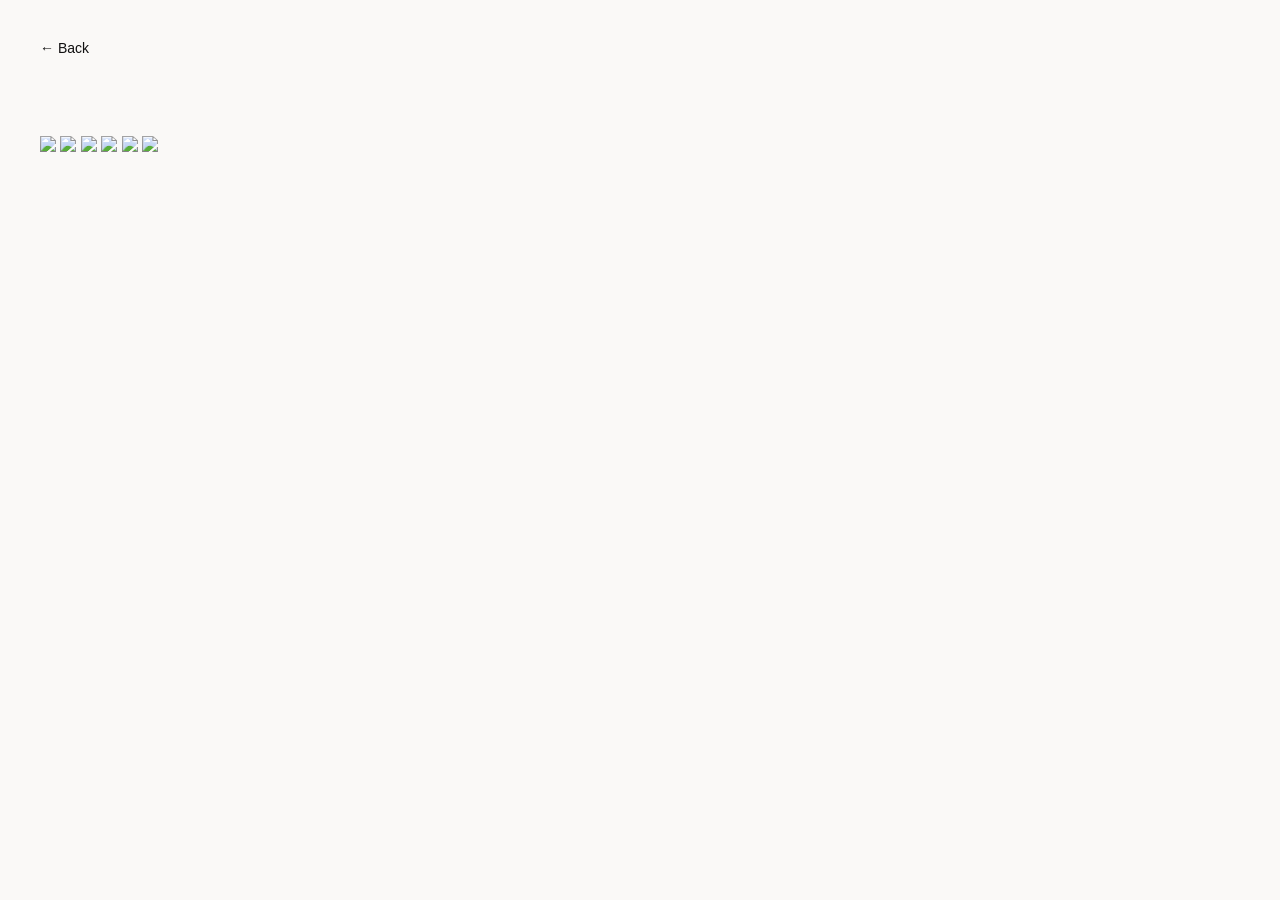
==== project1.html @ 0e78ad0a "Update layout and hero section" ====
<!DOCTYPE html>
<html lang="sv">
<head>
  <meta charset="UTF-8">
  <meta name="viewport" content="width=device-width, initial-scale=1.0">
  <title>Project 01</title>
  <link rel="stylesheet" href="style.css">
</head>

<body>

<a class="back" href="index.html">← Back</a>

<div class="project-page">

  <img src="images/01.jpg">
  <img src="images/02.jpg">
  <img src="images/03.jpg">
  <img src="images/04.jpg">
  <img src="images/05.jpg">
  <img src="images/06.jpg">

</div>

</body>
</html>
---- style.css ----
body {
  margin: 0;
  background: #faf9f7;
  color: #111;
  font-family: Helvetica, Arial, sans-serif;
}

/* HEADER */
.header {
  padding: 60px 40px 20px;
  font-size: 18px;
  letter-spacing: 3px;
}

/* HERO (kontrollerat huller om buller) */
.hero {
  padding: 40px 40px 120px;
}

.hero img {
  width: 65%;
  display: block;
  margin-bottom: 90px;
}

.hero img:nth-child(1) { margin-left: 0; }
.hero img:nth-child(2) { margin-left: 30%; }
.hero img:nth-child(3) { margin-left: 10%; }
.hero img:nth-child(4) { margin-left: 45%; }

/* PROJECTS GRID */
.projects {
  display: grid;
  grid-template-columns: repeat(3, 1fr);
  gap: 80px;
  padding: 0 40px 120px;
}

/* mild asymmetri */
.project:nth-child(2) { transform: translateY(40px); }
.project:nth-child(3) { transform: translateY(-20px); }
.project:nth-child(5) { transform: translateY(30px); }

/* PROJECT CARD */
.project {
  text-decoration: none;
  color: inherit;
  transition: 0.3s;
}

.project:hover {
  opacity: 0.8;
}

/* MINI STACK */
.mini {
  display: flex;
  flex-direction: column;
  gap: 12px;
}

.mini img {
  width: 100%;
  display: block;
}

/* TITLE */
.title {
  margin-top: 12px;
  font-size: 14px;
  letter-spacing: 1px;
}

/* PROJECT PAGE (masonry) */
.project-page {
  columns: 2;
  column-gap: 60px;
  padding: 40px;
  max-width: 1200px;
  margin: 0 auto;
}

.project-page img {
  width: 100%;
  margin-bottom: 40px;
  break-inside: avoid;
}

/* BACK LINK */
.back {
  padding: 40px;
  display: block;
  text-decoration: none;
  color: #111;
  font-size: 14px;
}

/* RESPONSIVE */
@media (max-width: 900px) {
  .projects {
    grid-template-columns: 1fr;
  }

  .hero img {
    width: 100%;
    margin-left: 0 !important;
  }

  .project-page {
    columns: 1;
  }
}
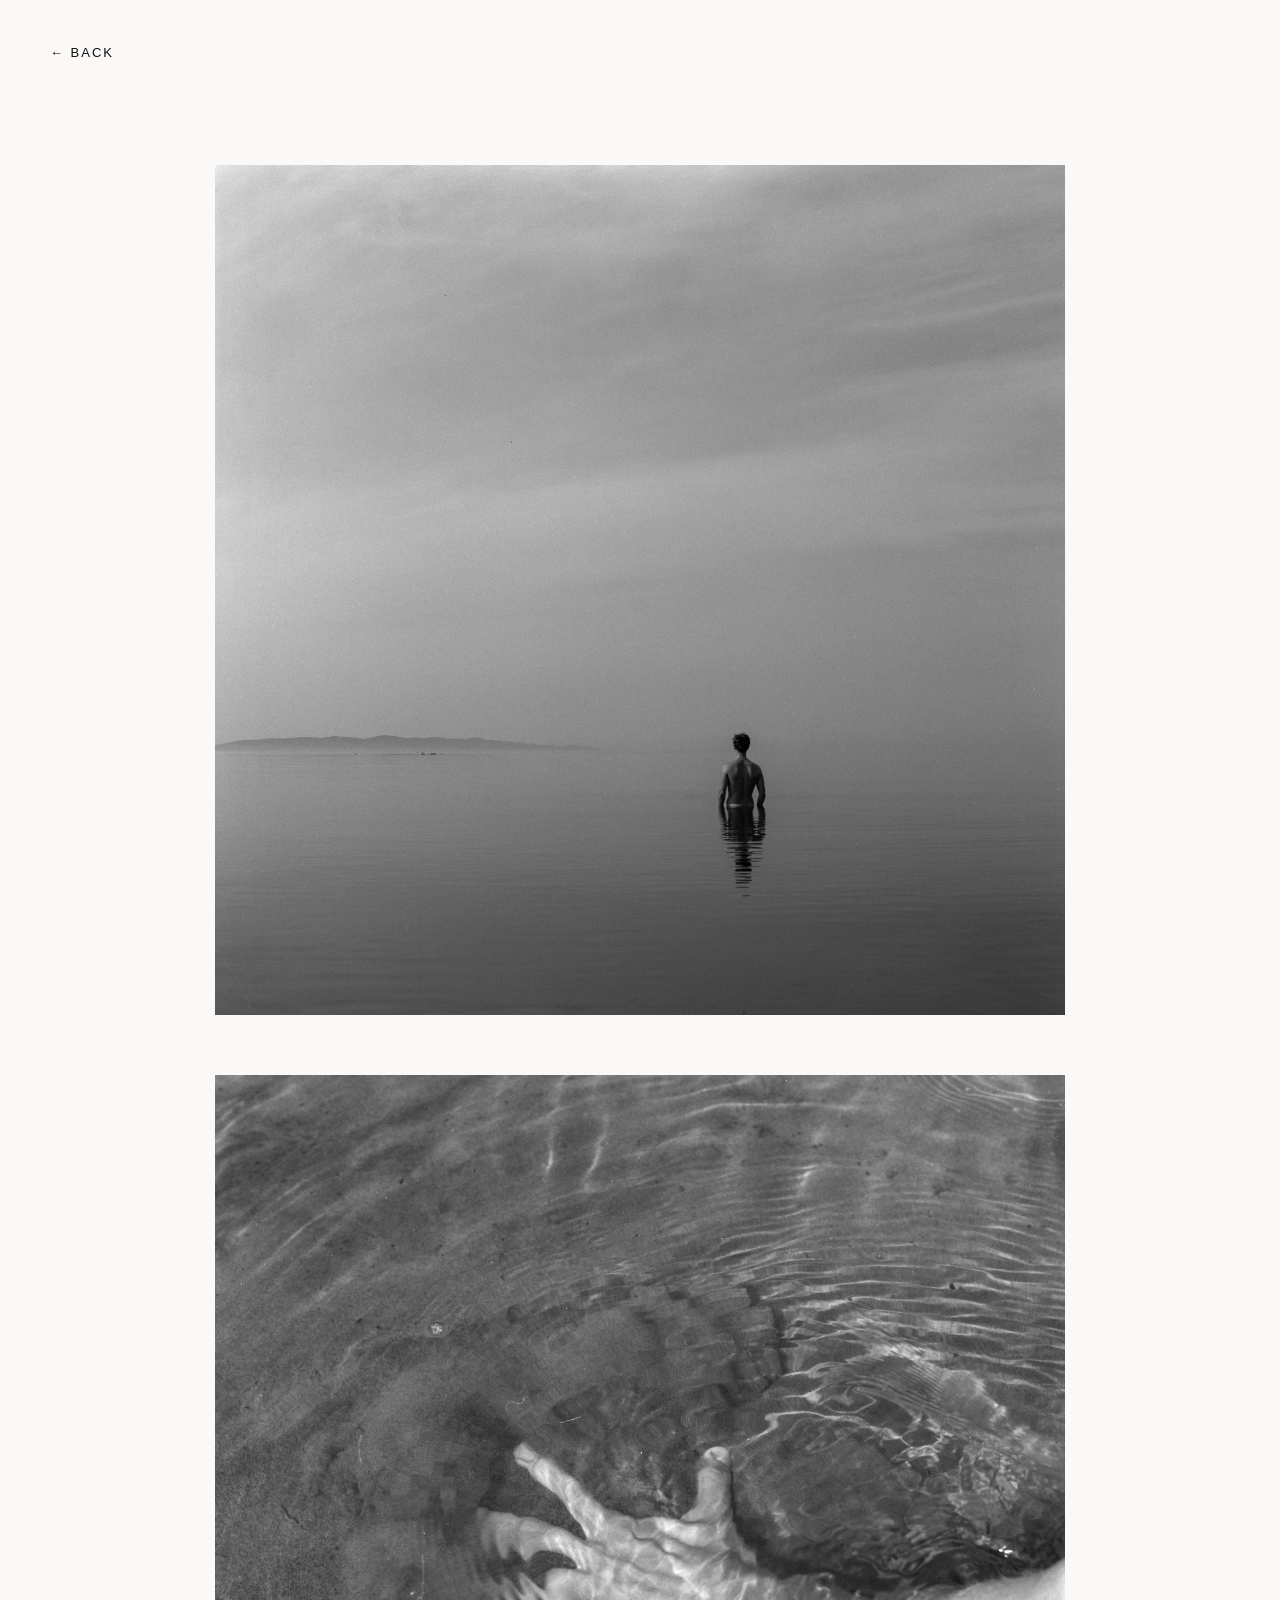
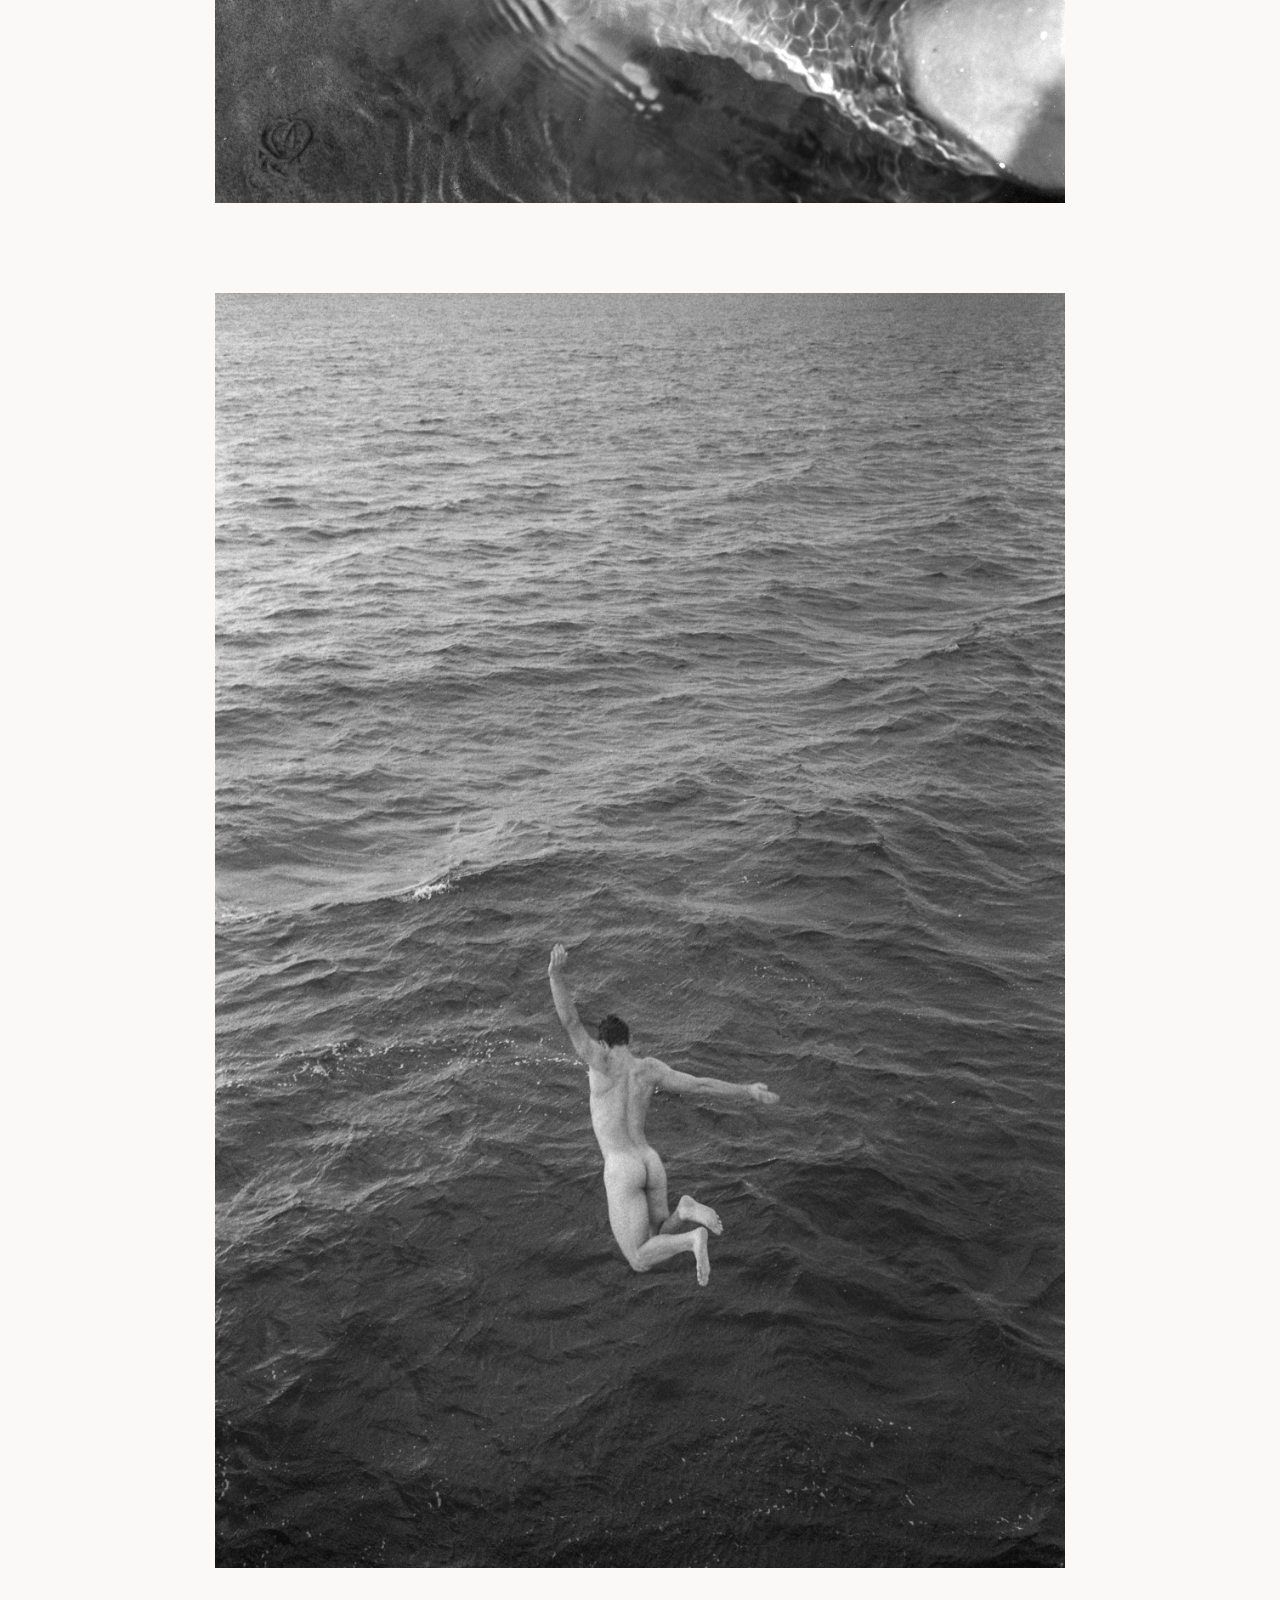
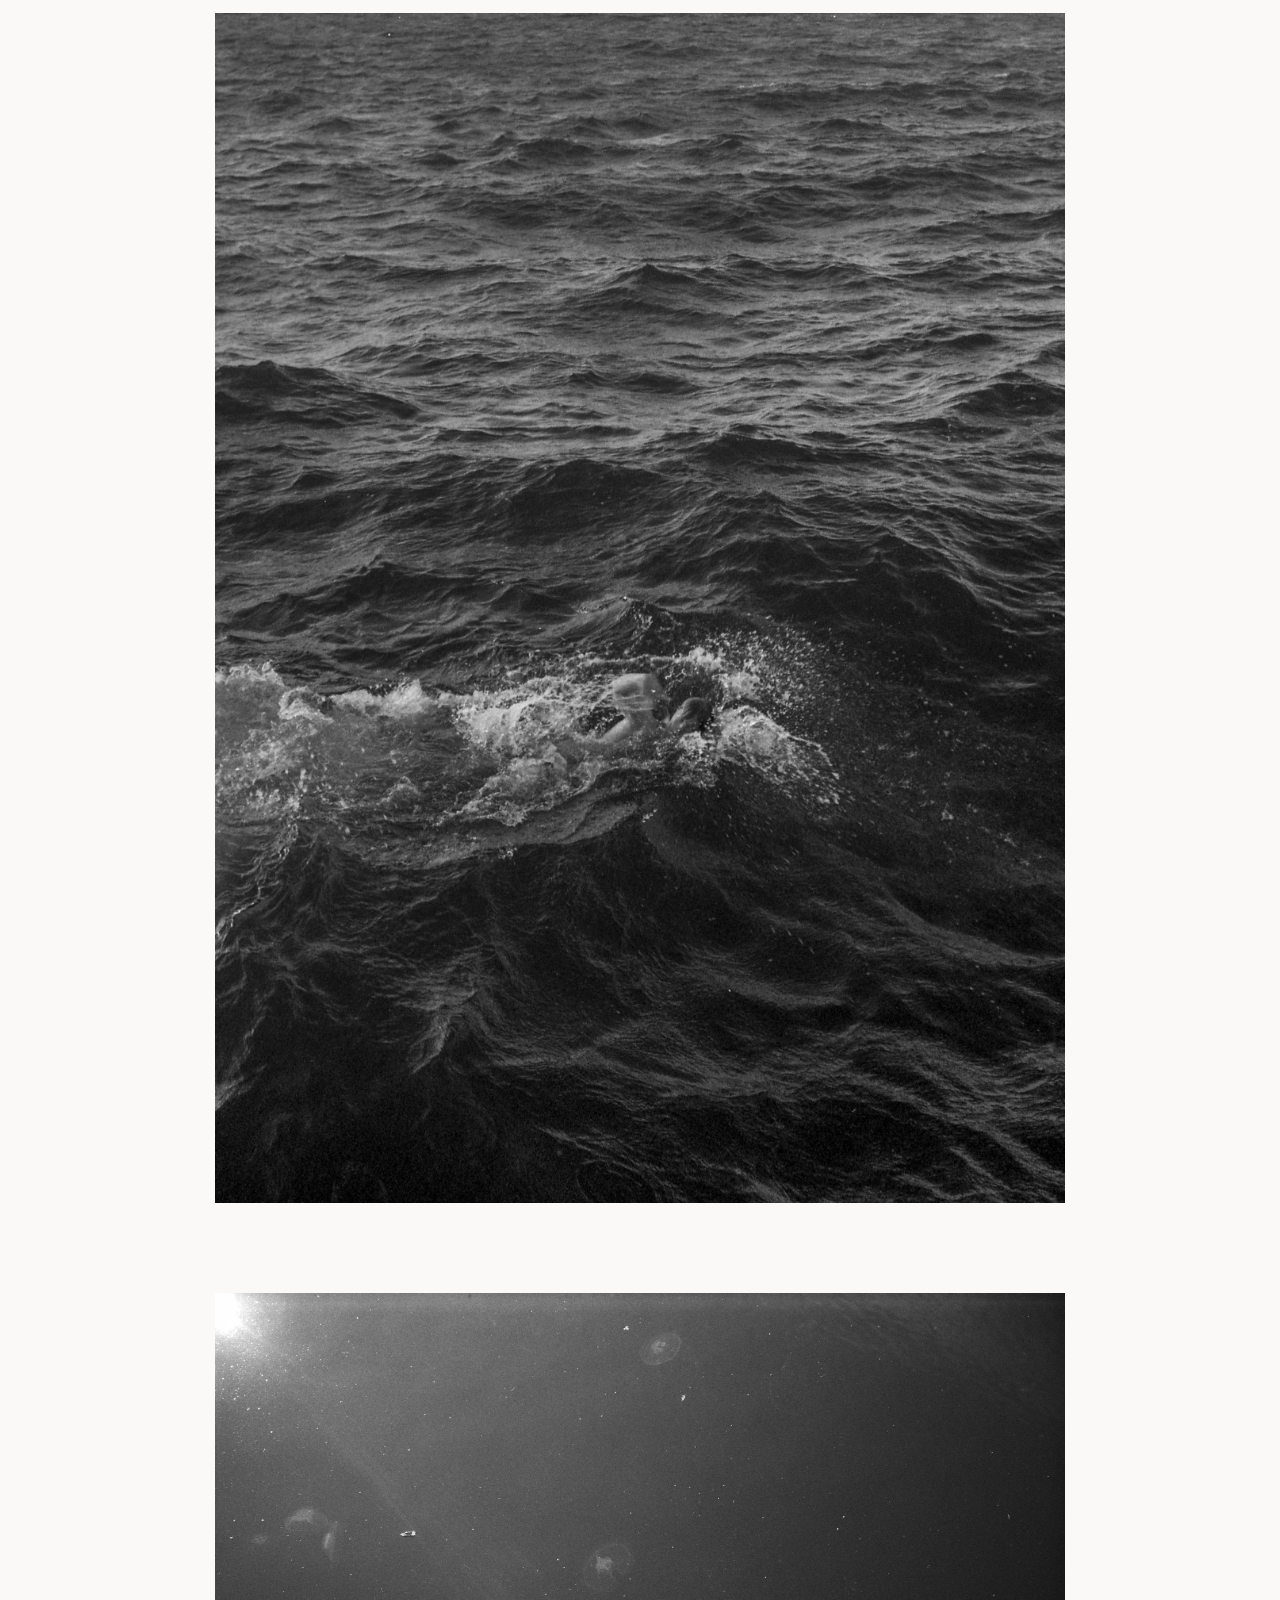
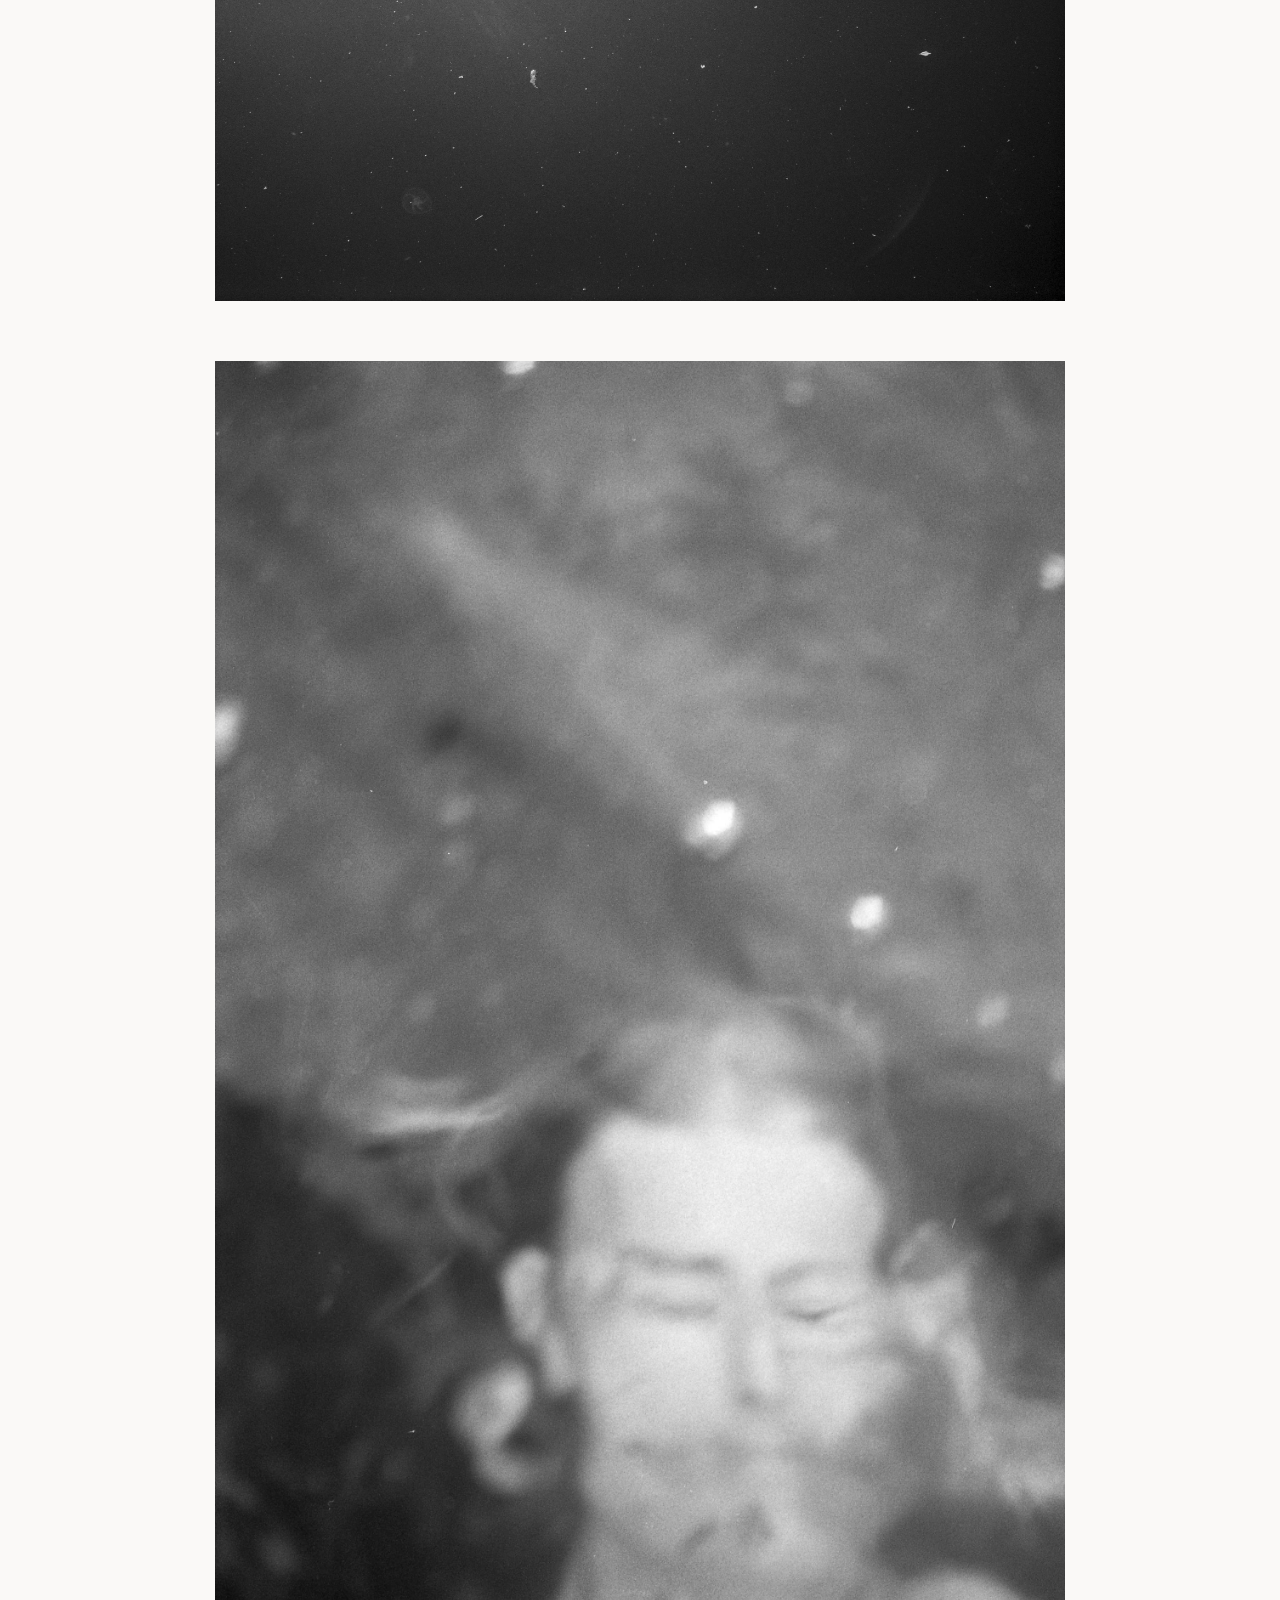
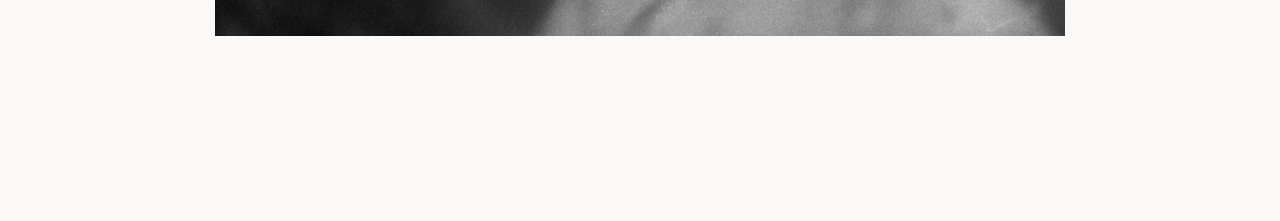
==== commit eb64f946: "p1" ====
--- a/project1.html
+++ b/project1.html
@@ -13,12 +13,12 @@
 
 <div class="project-page">
 
-  <img src="images/01.jpg">
-  <img src="images/02.jpg">
-  <img src="images/03.jpg">
-  <img src="images/04.jpg">
-  <img src="images/05.jpg">
-  <img src="images/06.jpg">
+  <img src="images/project1/img-01.jpg">
+  <img src="images/project1/img-02.jpg">
+  <img src="images/project1/img-03.jpg">
+  <img src="images/project1/img-04.jpg">
+  <img src="images/project1/img-05.jpg">
+  <img src="images/project1/img-06.jpg">
 
 </div>
 
--- a/style.css
+++ b/style.css
@@ -1,112 +1,260 @@
+/* =========================
+   GLOBAL
+========================= */
+
+* {
+  margin: 0;
+  padding: 0;
+  box-sizing: border-box;
+}
+
 body {
-  margin: 0;
   background: #faf9f7;
   color: #111;
   font-family: Helvetica, Arial, sans-serif;
 }
 
-/* HEADER */
+img {
+  display: block;
+  max-width: 100%;
+}
+
+/* =========================
+   HEADER
+========================= */
+
 .header {
-  padding: 60px 40px 20px;
+  padding: 70px 50px 50px;
   font-size: 18px;
-  letter-spacing: 3px;
-}
-
-/* HERO (kontrollerat huller om buller) */
+  letter-spacing: 4px;
+  font-weight: 400;
+}
+
+/* =========================
+   HERO (9 images - editorial wall)
+========================= */
+
 .hero {
-  padding: 40px 40px 120px;
+  padding: 40px 50px 300px;
 }
 
 .hero img {
-  width: 65%;
-  display: block;
-  margin-bottom: 90px;
-}
-
-.hero img:nth-child(1) { margin-left: 0; }
-.hero img:nth-child(2) { margin-left: 30%; }
-.hero img:nth-child(3) { margin-left: 10%; }
-.hero img:nth-child(4) { margin-left: 45%; }
-
-/* PROJECTS GRID */
+  height: auto;
+  margin-bottom: 150px;
+}
+
+/* ROW 1 */
+.hero img:nth-child(1) {
+  width: 44%;
+  margin-left: 0;
+}
+
+.hero img:nth-child(2) {
+  width: 36%;
+  margin-left: 62%;
+}
+
+.hero img:nth-child(3) {
+  width: 46%;
+  margin-left: 18%;
+}
+
+/* ROW 2 */
+.hero img:nth-child(4) {
+  width: 28%;
+  margin-left: 38%;
+}
+
+.hero img:nth-child(5) {
+  width: 30%;
+  margin-left: 8%;
+}
+
+.hero img:nth-child(6) {
+  width: 42%;
+  margin-left: 55%;
+}
+
+/* ROW 3 */
+.hero img:nth-child(7) {
+  width: 48%;
+  margin-left: 12%;
+}
+
+.hero img:nth-child(8) {
+  width: 36%;
+  margin-left: 45%;
+}
+
+.hero img:nth-child(9) {
+  width: 38%;
+  margin-left: 5%;
+}
+
+/* =========================
+   PROJECTS
+========================= */
+
 .projects {
   display: grid;
-  grid-template-columns: repeat(3, 1fr);
-  gap: 80px;
-  padding: 0 40px 120px;
-}
-
-/* mild asymmetri */
-.project:nth-child(2) { transform: translateY(40px); }
-.project:nth-child(3) { transform: translateY(-20px); }
-.project:nth-child(5) { transform: translateY(30px); }
-
-/* PROJECT CARD */
+  grid-template-columns: .9fr 1.1fr .8fr;
+  gap: 90px;
+  padding: 0 50px 150px;
+  align-items: start;
+}
+
+/* Lite asymmetri */
+
+.project:nth-child(2) {
+  transform: translateY(55px);
+}
+
+.project:nth-child(3) {
+  transform: translateY(-30px);
+}
+
+.project:nth-child(4) {
+  transform: translateY(60px);
+}
+
+.project:nth-child(5) {
+  transform: translateY(15px);
+}
+
+/* =========================
+   PROJECT
+========================= */
+
 .project {
   text-decoration: none;
   color: inherit;
-  transition: 0.3s;
-}
-
-.project:hover {
-  opacity: 0.8;
-}
-
-/* MINI STACK */
+}
+
 .mini {
   display: flex;
   flex-direction: column;
-  gap: 12px;
+  gap: 16px;
 }
 
 .mini img {
   width: 100%;
-  display: block;
-}
-
-/* TITLE */
+  transition: opacity .35s ease;
+}
+
+.project:hover .mini img {
+  opacity: .72;
+}
+
 .title {
-  margin-top: 12px;
-  font-size: 14px;
-  letter-spacing: 1px;
-}
-
-/* PROJECT PAGE (masonry) */
+  margin-top: 18px;
+  font-size: 12px;
+  letter-spacing: 2px;
+  text-transform: uppercase;
+}
+
+/* =========================
+   PROJECT PAGE
+========================= */
+
 .project-page {
-  columns: 2;
-  column-gap: 60px;
-  padding: 40px;
-  max-width: 1200px;
+  max-width: 900px;
   margin: 0 auto;
+  padding: 60px 25px 140px;
 }
 
 .project-page img {
   width: 100%;
-  margin-bottom: 40px;
-  break-inside: avoid;
-}
-
-/* BACK LINK */
+  display: block;
+  margin-bottom: 60px;
+  transition: opacity 0.4s ease;
+}
+
+.project-page img:nth-child(2n) {
+  margin-bottom: 90px;
+}
+
+.project-page img:nth-child(3n) {
+  margin-bottom: 45px;
+}
+
+.project-page img:hover {
+  opacity: 0.85;
+}
+
+/* =========================
+   BACK LINK
+========================= */
+
 .back {
-  padding: 40px;
-  display: block;
+  display: inline-block;
+  margin: 45px 50px;
   text-decoration: none;
   color: #111;
-  font-size: 14px;
-}
-
-/* RESPONSIVE */
-@media (max-width: 900px) {
+  font-size: 13px;
+  letter-spacing: 2px;
+  text-transform: uppercase;
+  transition: opacity .3s ease;
+}
+
+.back:hover {
+  opacity: .6;
+}
+
+/* =========================
+   TABLET
+========================= */
+
+@media (max-width: 1100px) {
+
+  .projects {
+    grid-template-columns: 1fr 1fr;
+    gap: 70px;
+  }
+
+  .project:nth-child(n) {
+    transform: none;
+  }
+
+  .hero img {
+    width: 70% !important;
+    margin-left: 0 !important;
+  }
+
+}
+
+/* =========================
+   MOBILE
+========================= */
+
+@media (max-width: 700px) {
+
+  .header {
+    padding: 40px 25px;
+  }
+
+  .hero {
+    padding: 0 25px 100px;
+  }
+
+  .hero img {
+    width: 100% !important;
+    margin-left: 0 !important;
+    margin-bottom: 35px;
+  }
+
   .projects {
     grid-template-columns: 1fr;
-  }
-
-  .hero img {
-    width: 100%;
-    margin-left: 0 !important;
+    gap: 60px;
+    padding: 0 25px 90px;
   }
 
   .project-page {
     columns: 1;
-  }
+    padding: 30px 25px 80px;
+  }
+
+  .back {
+    margin: 30px 25px;
+  }
+
 }
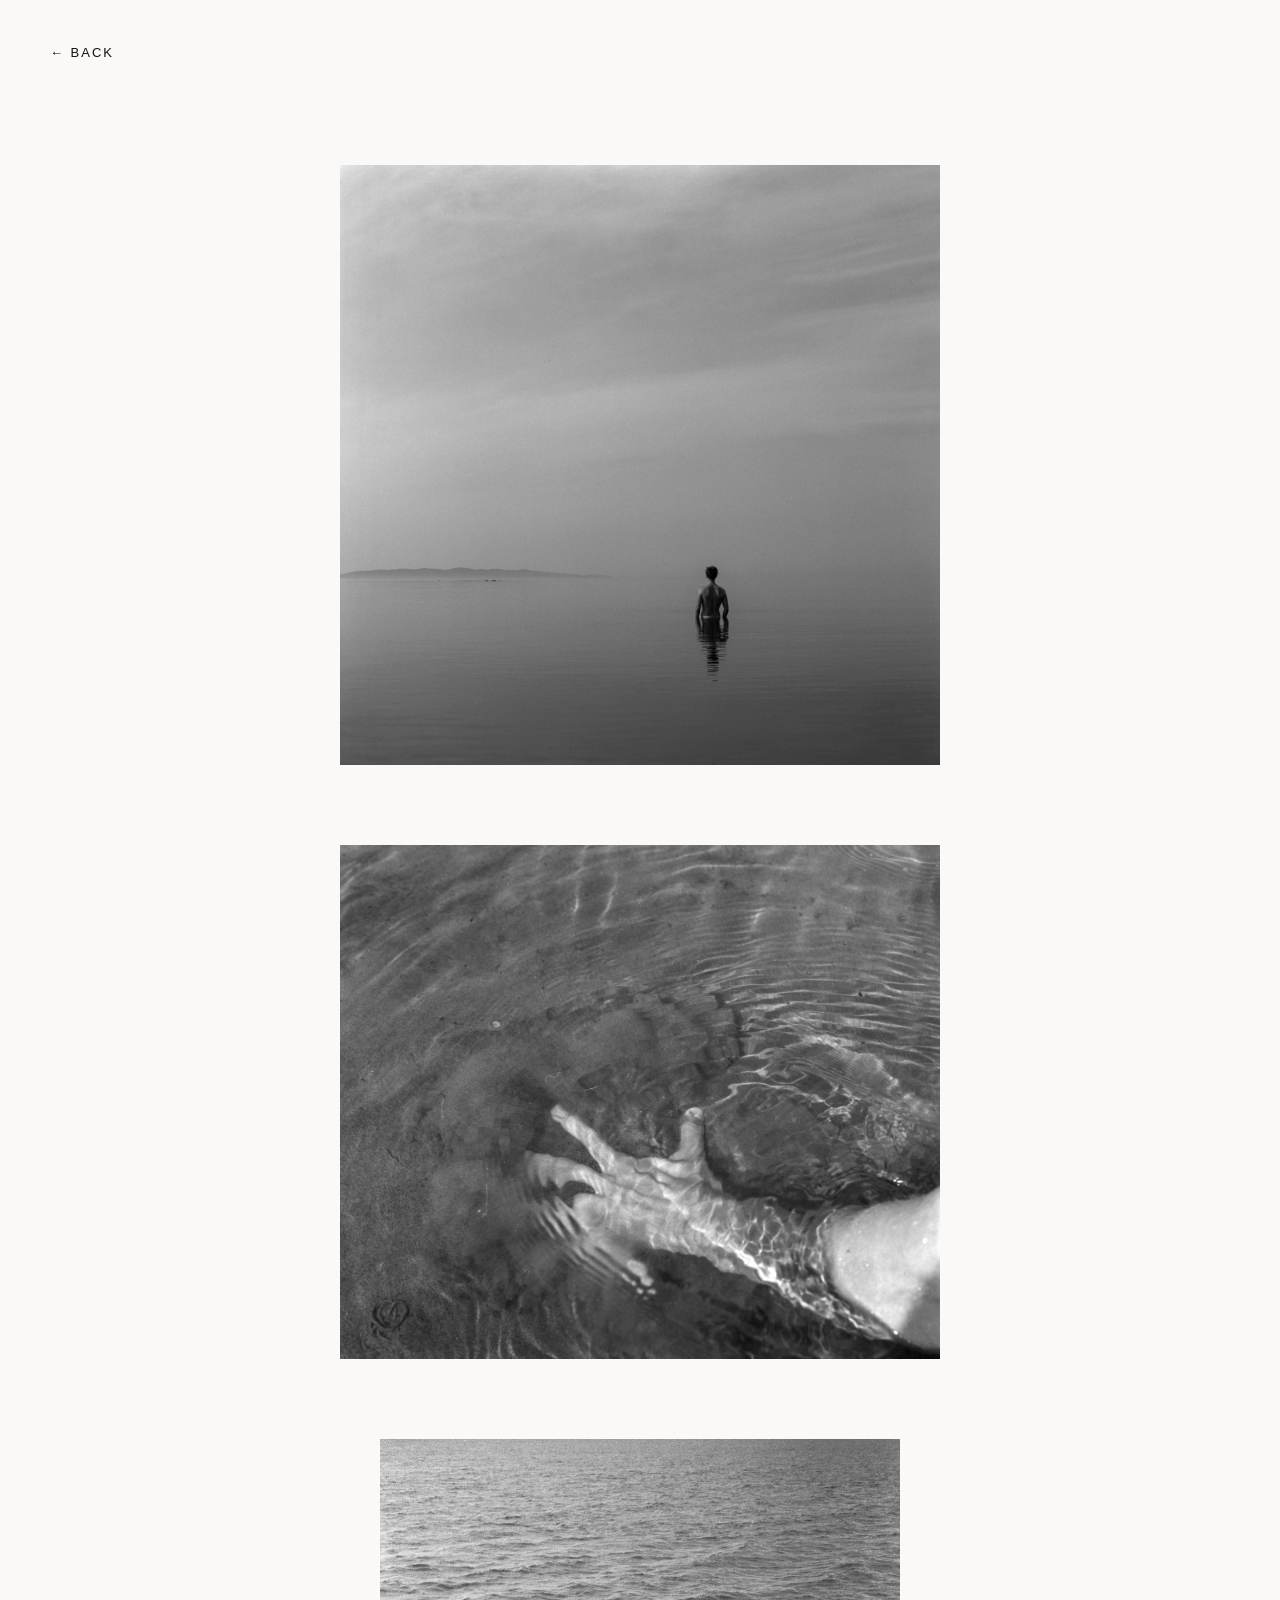
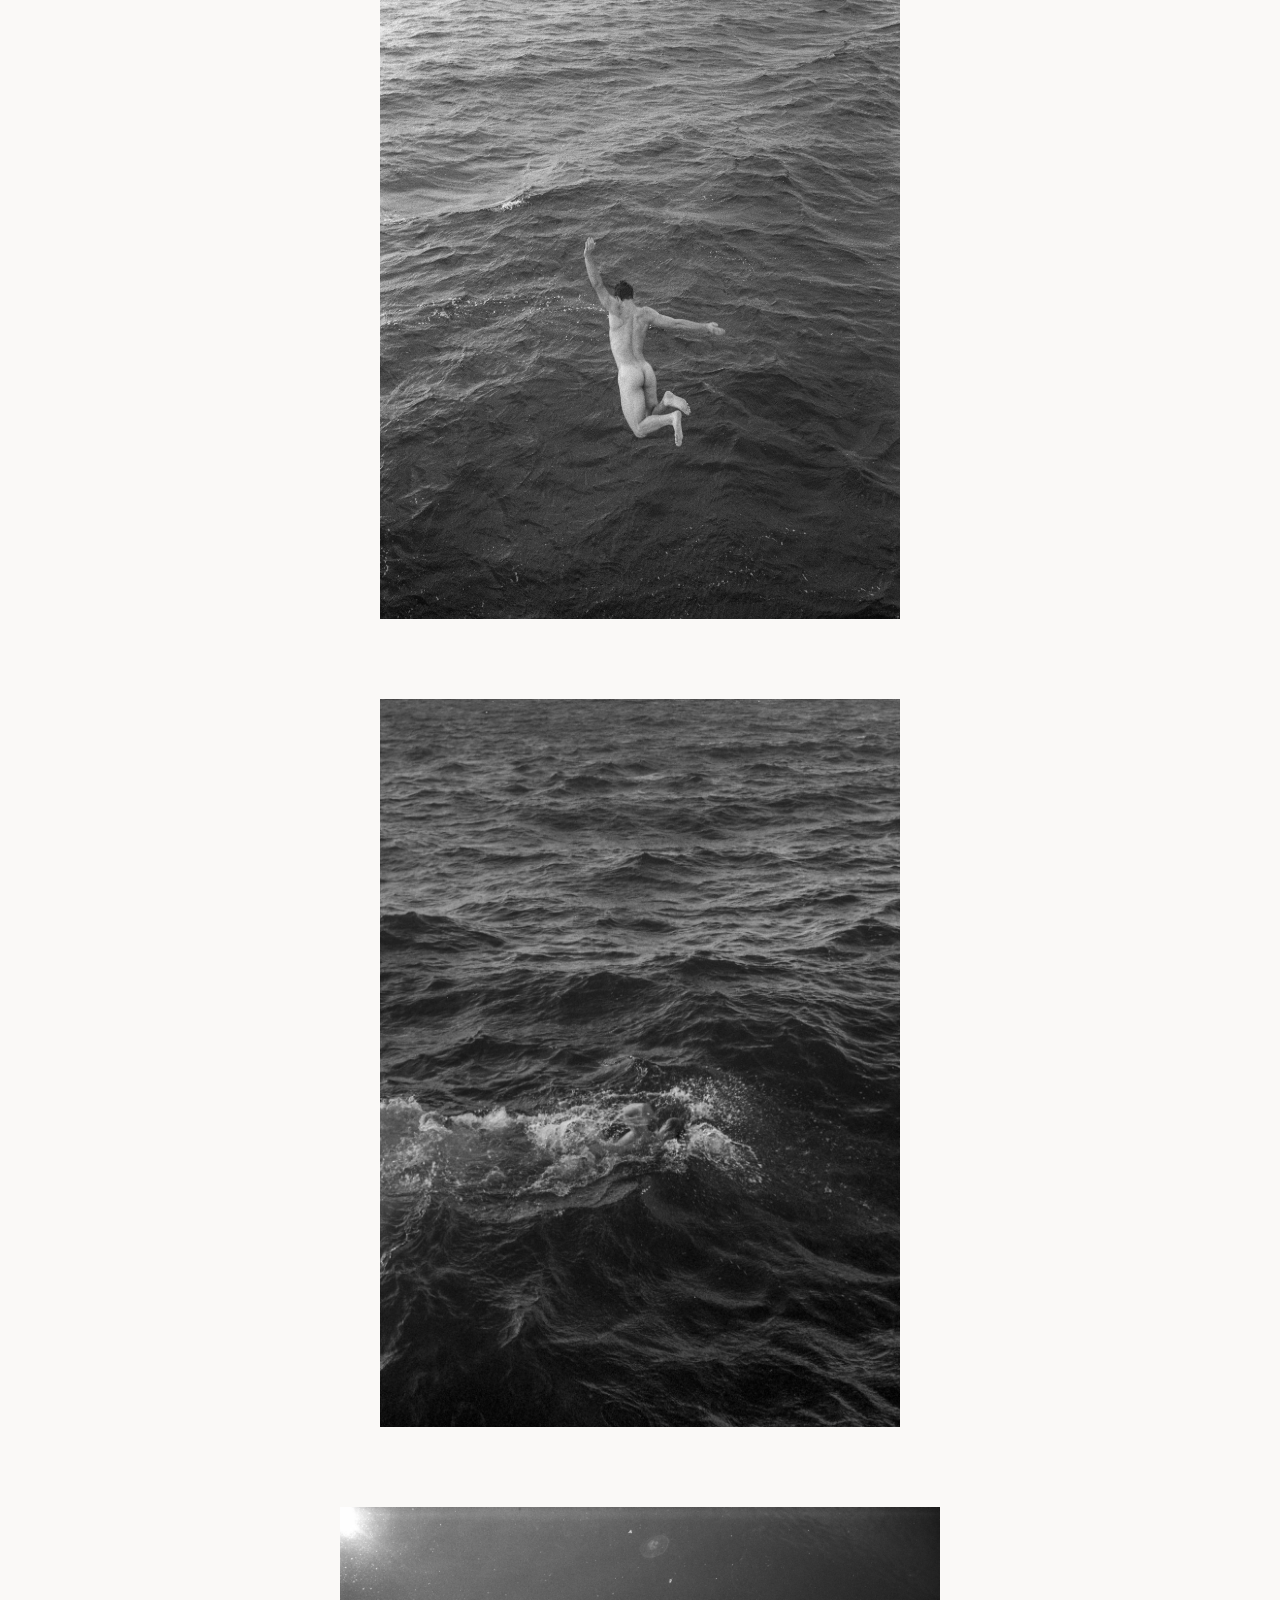
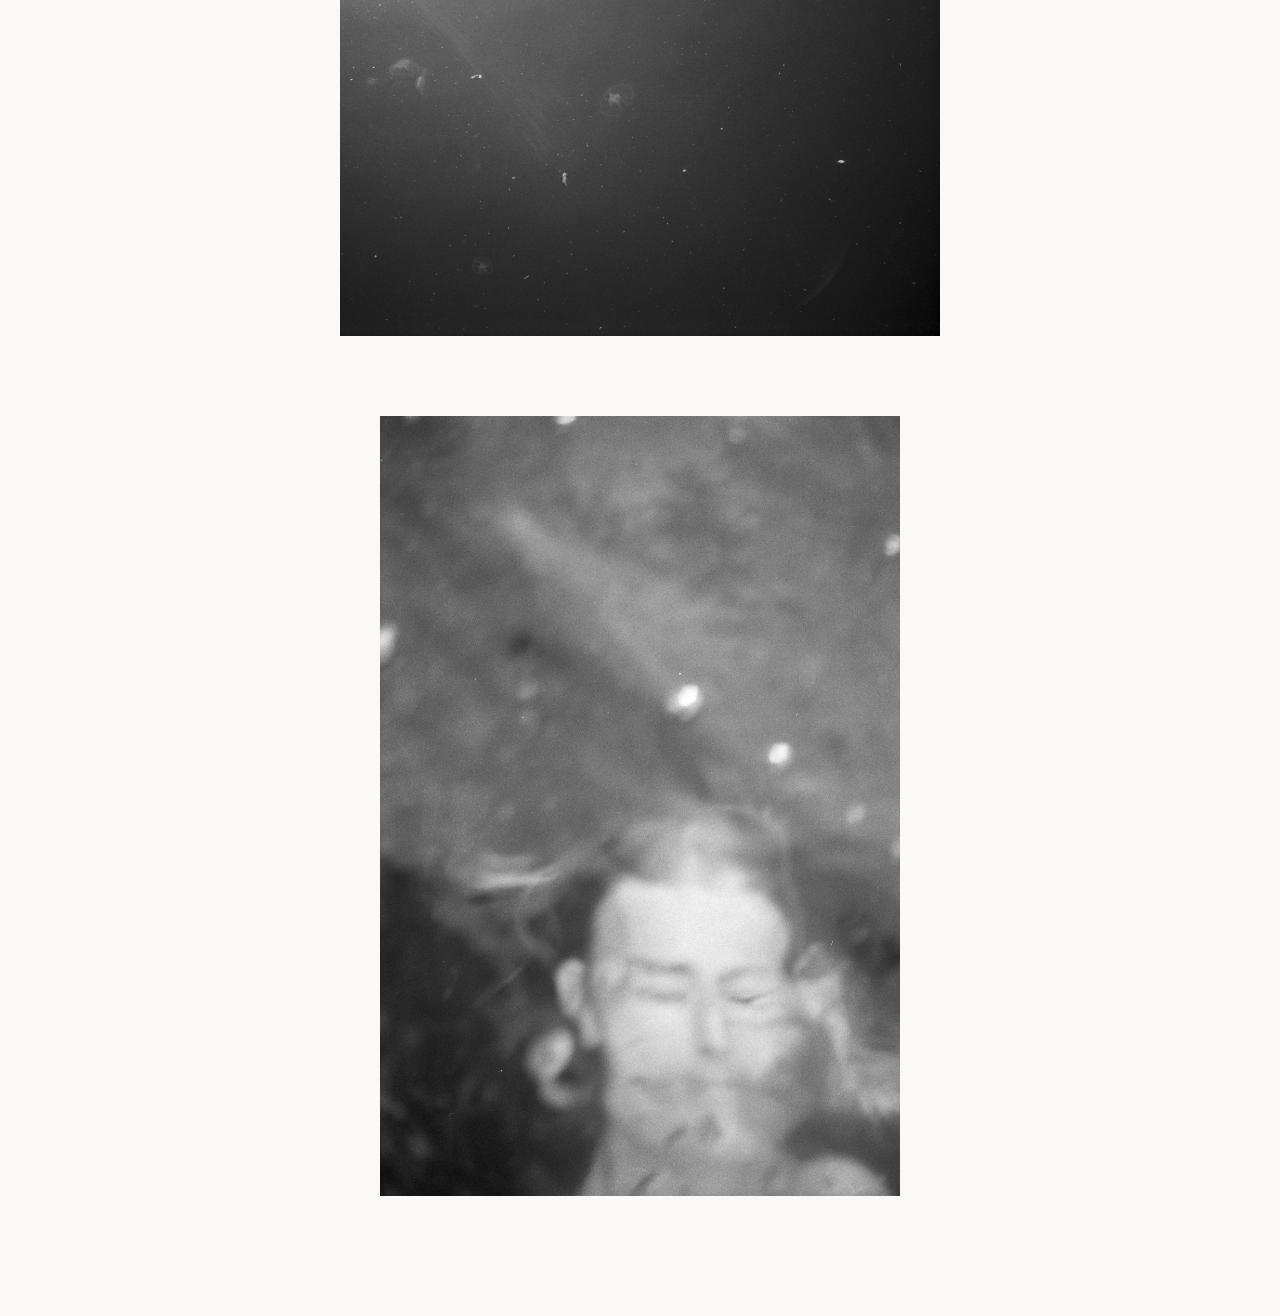
==== commit 1d86663b: "bild" ====
--- a/project1.html
+++ b/project1.html
@@ -15,10 +15,10 @@
 
   <img src="images/project1/img-01.jpg">
   <img src="images/project1/img-02.jpg">
-  <img src="images/project1/img-03.jpg">
-  <img src="images/project1/img-04.jpg">
+  <img class="portrait" src="images/project1/img-03.jpg">
+  <img class="portrait" src="images/project1/img-04.jpg">
   <img src="images/project1/img-05.jpg">
-  <img src="images/project1/img-06.jpg">
+  <img class="portrait" src="images/project1/img-06.jpg">
 
 </div>
 
--- a/style.css
+++ b/style.css
@@ -157,28 +157,26 @@
 ========================= */
 
 .project-page {
-  max-width: 900px;
+  max-width: 650px;
   margin: 0 auto;
-  padding: 60px 25px 140px;
+  padding: 60px 25px 120px;
 }
 
 .project-page img {
   width: 100%;
   display: block;
-  margin-bottom: 60px;
-  transition: opacity 0.4s ease;
-}
-
-.project-page img:nth-child(2n) {
-  margin-bottom: 90px;
-}
-
-.project-page img:nth-child(3n) {
-  margin-bottom: 45px;
-}
-
-.project-page img:hover {
-  opacity: 0.85;
+  margin-bottom: 80px;
+  transition: none; /* tar bort all fade */
+}
+
+.project-page img.portrait {
+  max-width: 520px;
+  margin-left: auto;
+  margin-right: auto;
+}
+
+.project-page img:last-child {
+  margin-bottom: 0;
 }
 
 /* =========================
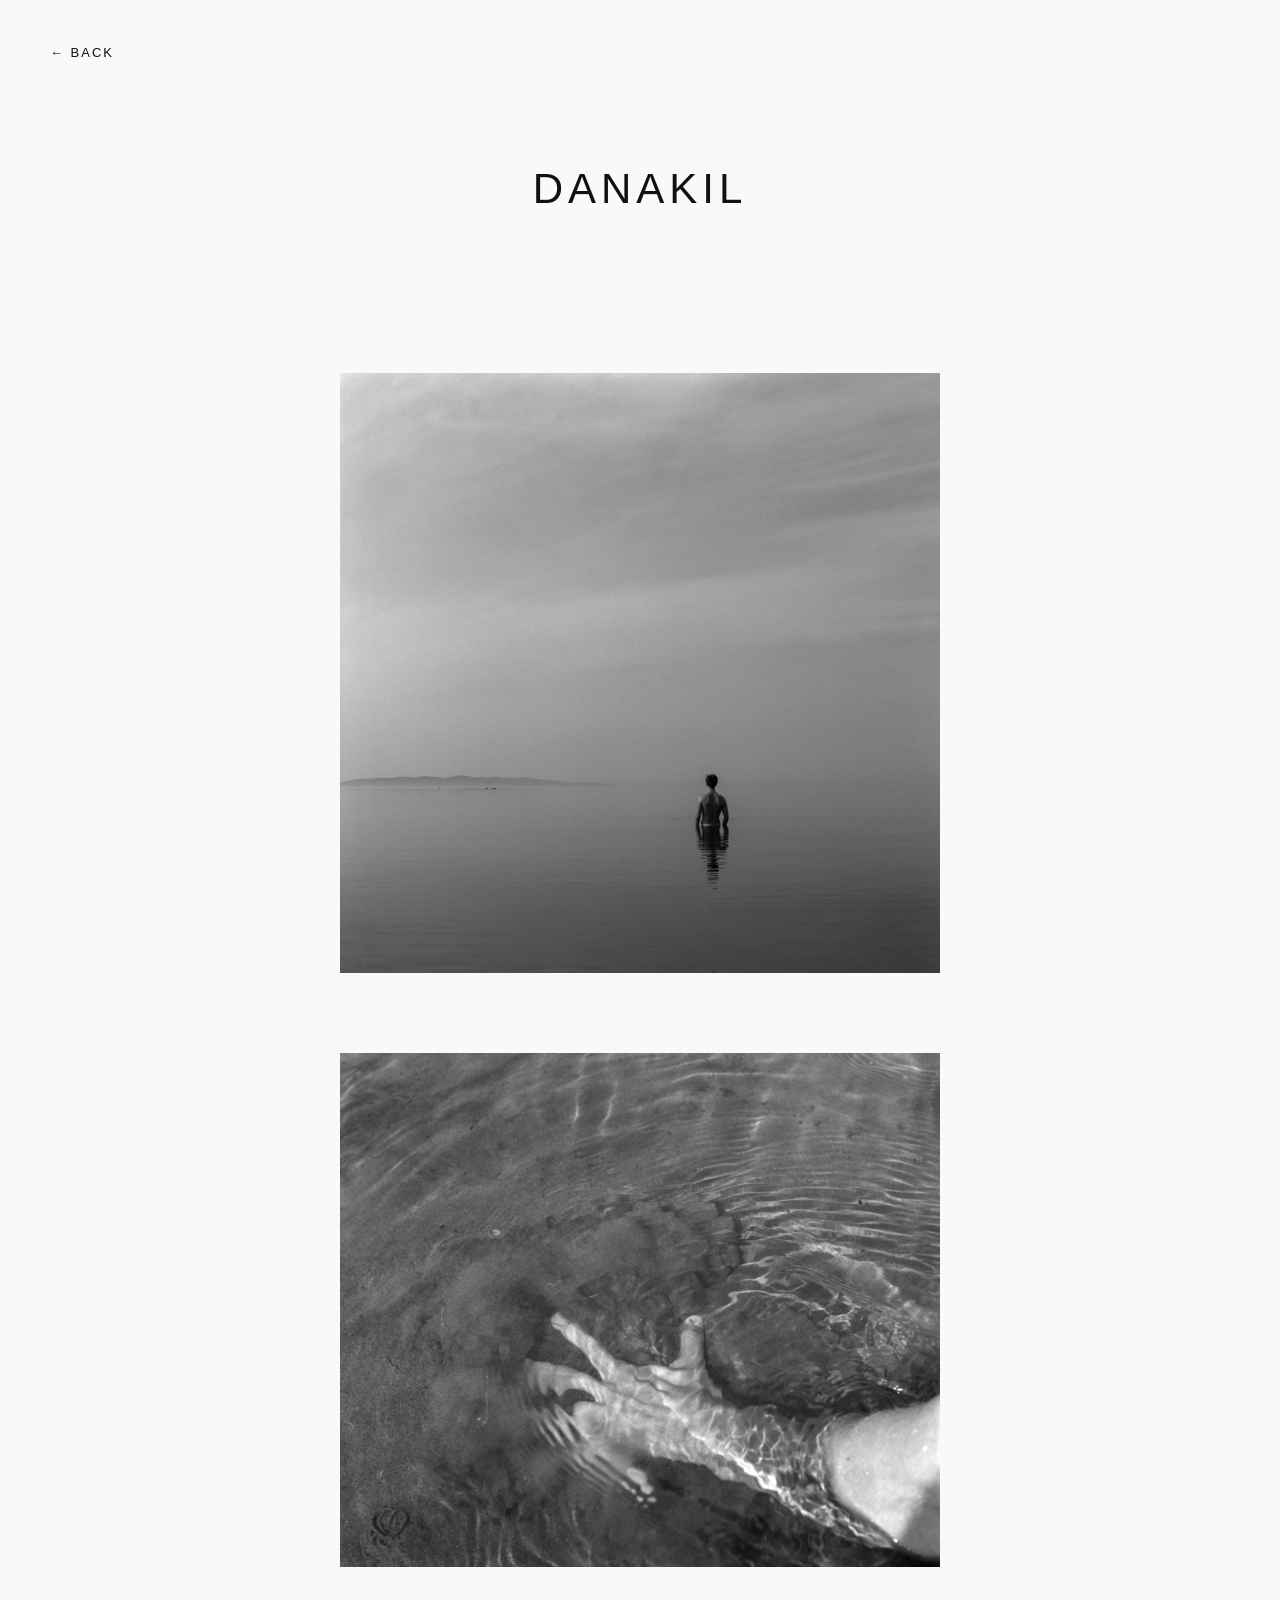
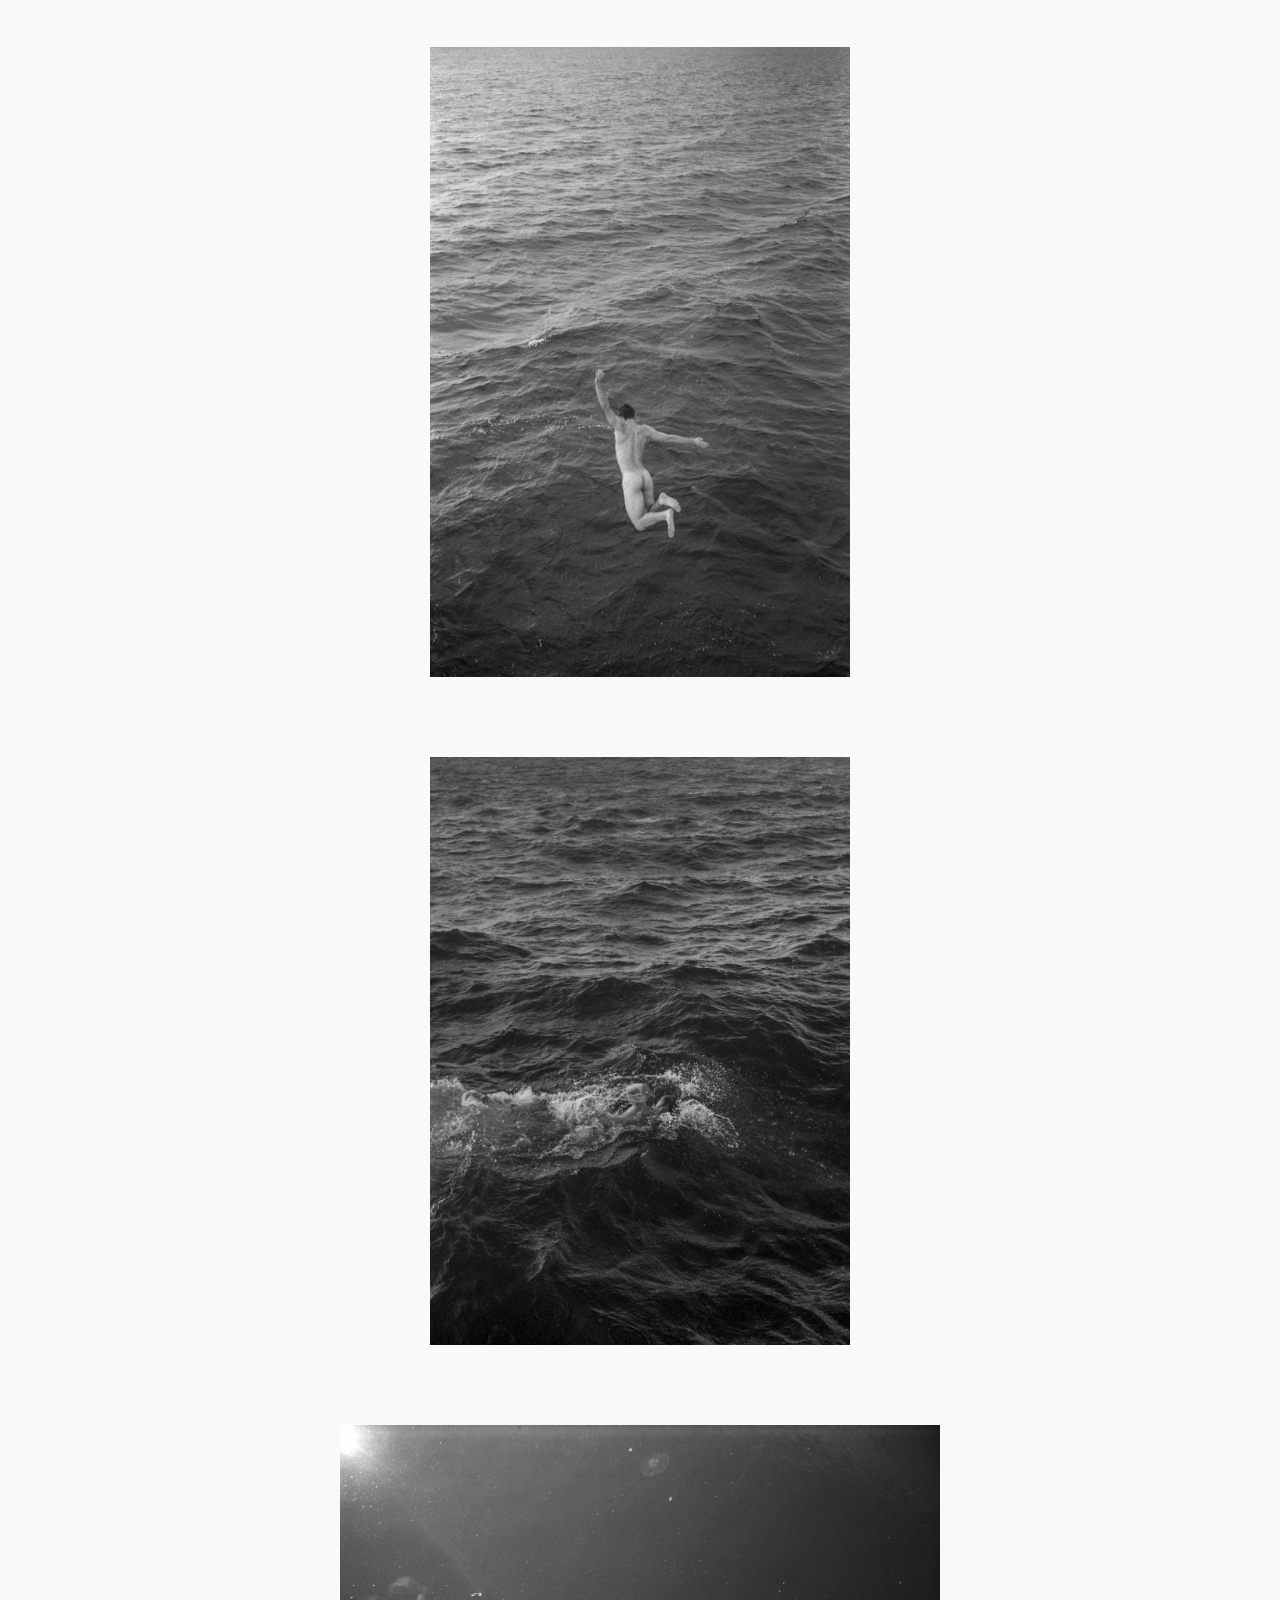
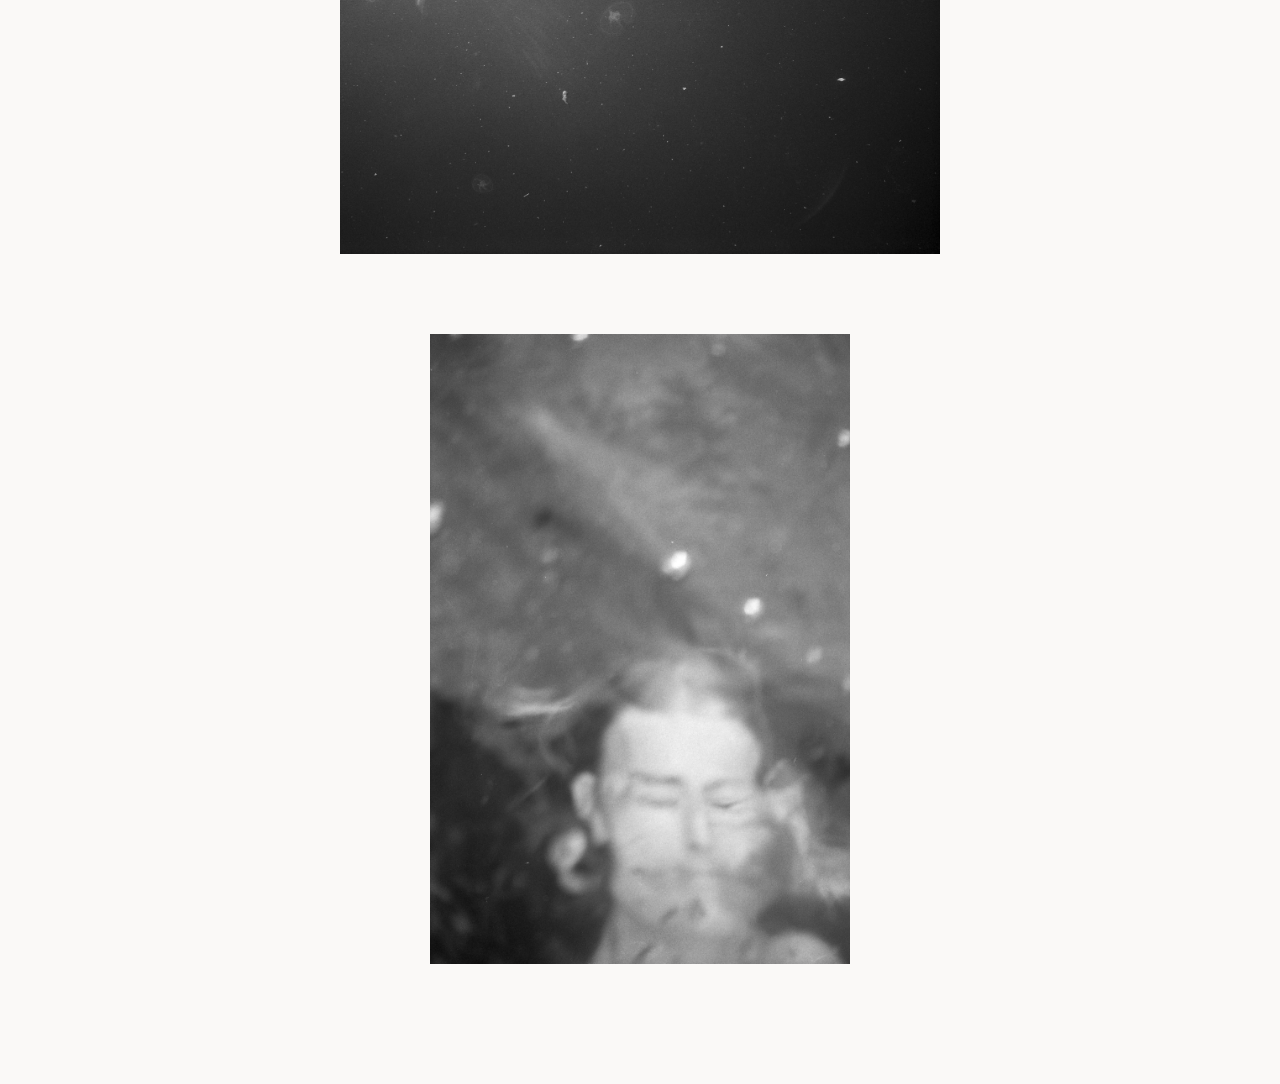
==== commit 004d3a76: "DANAKIL" ====
--- a/project1.html
+++ b/project1.html
@@ -10,6 +10,8 @@
 <body>
 
 <a class="back" href="index.html">← Back</a>
+
+<h1 class="project-title">DANAKIL</h1>
 
 <div class="project-page">
 
--- a/style.css
+++ b/style.css
@@ -44,87 +44,38 @@
 }
 
 /* ROW 1 */
-.hero img:nth-child(1) {
-  width: 44%;
-  margin-left: 0;
-}
-
-.hero img:nth-child(2) {
-  width: 36%;
-  margin-left: 62%;
-}
-
-.hero img:nth-child(3) {
-  width: 46%;
-  margin-left: 18%;
-}
+.hero img:nth-child(1) { width: 44%; margin-left: 0; }
+.hero img:nth-child(2) { width: 36%; margin-left: 62%; }
+.hero img:nth-child(3) { width: 46%; margin-left: 18%; }
 
 /* ROW 2 */
-.hero img:nth-child(4) {
-  width: 28%;
-  margin-left: 38%;
-}
-
-.hero img:nth-child(5) {
-  width: 30%;
-  margin-left: 8%;
-}
-
-.hero img:nth-child(6) {
-  width: 42%;
-  margin-left: 55%;
-}
+.hero img:nth-child(4) { width: 28%; margin-left: 38%; }
+.hero img:nth-child(5) { width: 30%; margin-left: 8%; }
+.hero img:nth-child(6) { width: 42%; margin-left: 55%; }
 
 /* ROW 3 */
-.hero img:nth-child(7) {
-  width: 48%;
-  margin-left: 12%;
-}
-
-.hero img:nth-child(8) {
-  width: 36%;
-  margin-left: 45%;
-}
-
-.hero img:nth-child(9) {
-  width: 38%;
-  margin-left: 5%;
-}
-
-/* =========================
-   PROJECTS
+.hero img:nth-child(7) { width: 48%; margin-left: 12%; }
+.hero img:nth-child(8) { width: 36%; margin-left: 45%; }
+.hero img:nth-child(9) { width: 38%; margin-left: 5%; }
+
+/* =========================
+   PROJECTS (INDEX)
 ========================= */
 
 .projects {
   display: grid;
-  grid-template-columns: .9fr 1.1fr .8fr;
+  grid-template-columns: repeat(3, 1fr);
   gap: 90px;
   padding: 0 50px 150px;
   align-items: start;
 }
 
-/* Lite asymmetri */
-
-.project:nth-child(2) {
-  transform: translateY(55px);
-}
-
-.project:nth-child(3) {
-  transform: translateY(-30px);
-}
-
-.project:nth-child(4) {
-  transform: translateY(60px);
-}
-
-.project:nth-child(5) {
-  transform: translateY(15px);
-}
-
-/* =========================
-   PROJECT
-========================= */
-
+/* ta bort all tidigare asymmetri */
+.project:nth-child(n) {
+  transform: none;
+}
+
+/* PROJECT CARD */
 .project {
   text-decoration: none;
   color: inherit;
@@ -133,21 +84,26 @@
 .mini {
   display: flex;
   flex-direction: column;
-  gap: 16px;
+  gap: 4px;
+  width: 70px;   
+  margin: 0 auto;
 }
 
 .mini img {
   width: 100%;
-  transition: opacity .35s ease;
-}
-
-.project:hover .mini img {
-  opacity: .72;
-}
-
+  display: block;
+  opacity: 0.9;
+}
+
+.mini img {
+  width: 100%;
+  display: block;
+}
+
+/* TITLE */
 .title {
-  margin-top: 18px;
-  font-size: 12px;
+  margin-top: 14px;
+  font-size: 11px;
   letter-spacing: 2px;
   text-transform: uppercase;
 }
@@ -166,15 +122,16 @@
   width: 100%;
   display: block;
   margin-bottom: 80px;
-  transition: none; /* tar bort all fade */
 }
 
 .project-page img.portrait {
-  max-width: 520px;
+  max-width: 420px;
   margin-left: auto;
   margin-right: auto;
-}
-
+  display: block;
+}
+
+/* sista bilden utan extra space */
 .project-page img:last-child {
   margin-bottom: 0;
 }
@@ -191,11 +148,19 @@
   font-size: 13px;
   letter-spacing: 2px;
   text-transform: uppercase;
-  transition: opacity .3s ease;
-}
-
-.back:hover {
-  opacity: .6;
+}
+
+/* =========================
+   PROJECT TITLE
+========================= */
+
+.project-title {
+  text-align: center;
+  font-size: 42px;
+  letter-spacing: 5px;
+  text-transform: uppercase;
+  font-weight: 300;
+  margin: 60px 0 100px;
 }
 
 /* =========================
@@ -209,15 +174,10 @@
     gap: 70px;
   }
 
-  .project:nth-child(n) {
-    transform: none;
-  }
-
   .hero img {
     width: 70% !important;
     margin-left: 0 !important;
   }
-
 }
 
 /* =========================
@@ -228,31 +188,64 @@
 
   .header {
     padding: 40px 25px;
-  }
+    font-size: 16px;
+    letter-spacing: 3px;
+  }
+
 
   .hero {
-    padding: 0 25px 100px;
-  }
-
-  .hero img {
-    width: 100% !important;
-    margin-left: 0 !important;
-    margin-bottom: 35px;
-  }
-
+  padding: 0 25px 120px;
+}
+
+.hero img {
+  width: 75% !important;
+  margin-bottom: 80px;
+  height: auto;
+}
+
+.hero img:nth-child(odd) {
+  margin-left: 0 !important;
+}
+
+.hero img:nth-child(even) {
+  margin-left: auto !important;
+  margin-right: 0 !important;
+}
+
+  /* PROJECTS - behåller mini-känslan */
   .projects {
     grid-template-columns: 1fr;
-    gap: 60px;
-    padding: 0 25px 90px;
-  }
-
+    gap: 70px;
+    padding: 0 25px 100px;
+  }
+
+  .mini {
+    width: 90px; /* 🔥 inte för stora på mobil */
+    margin: 0 auto;
+    gap: 5px;
+  }
+
+  .title {
+    font-size: 11px;
+    text-align: center;
+  }
+
+  /* PROJECT PAGES - samma känsla som desktop */
   .project-page {
-    columns: 1;
-    padding: 30px 25px 80px;
+    max-width: 100%;
+    padding: 40px 20px 100px;
+  }
+
+  .project-page img {
+    margin-bottom: 60px;
+  }
+
+  /* portrait fortfarande mindre */
+  .project-page img.portrait {
+    max-width: 75%;
   }
 
   .back {
-    margin: 30px 25px;
-  }
-
+    margin: 25px 20px;
+  }
 }
